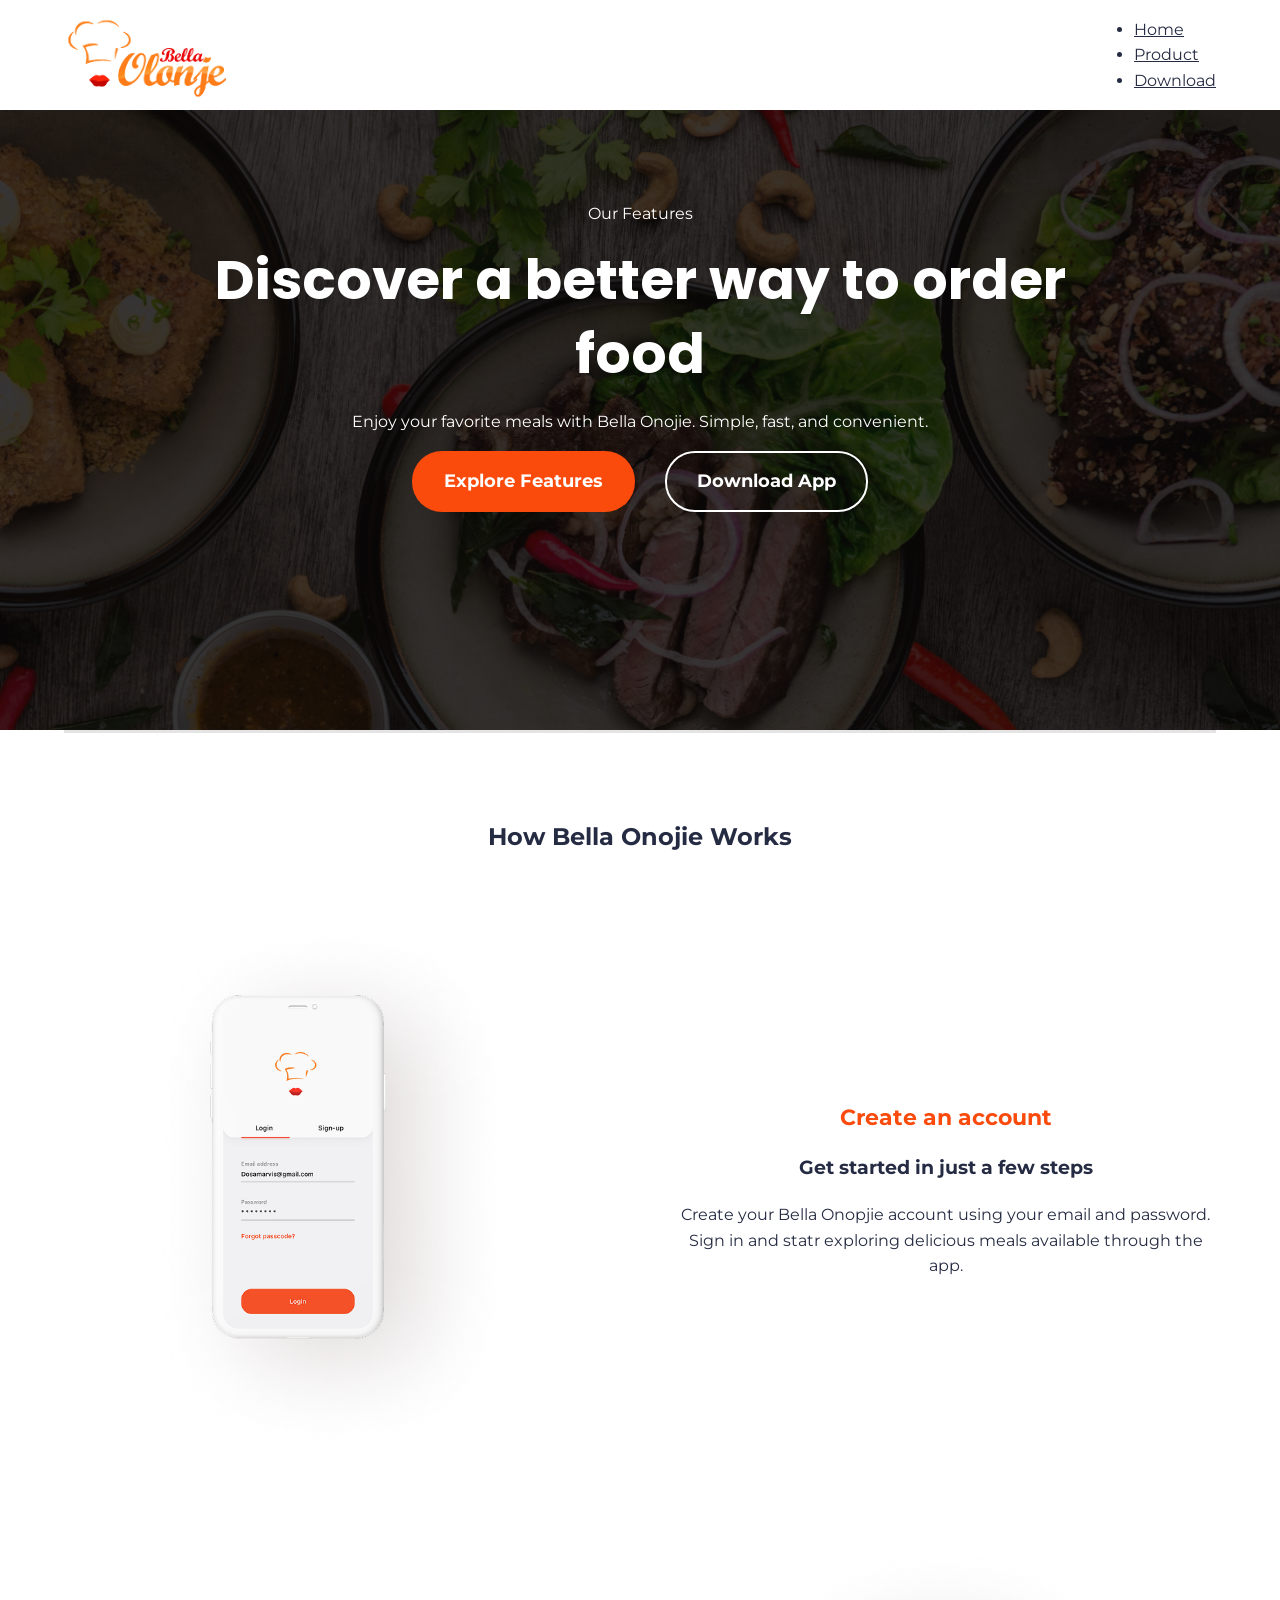
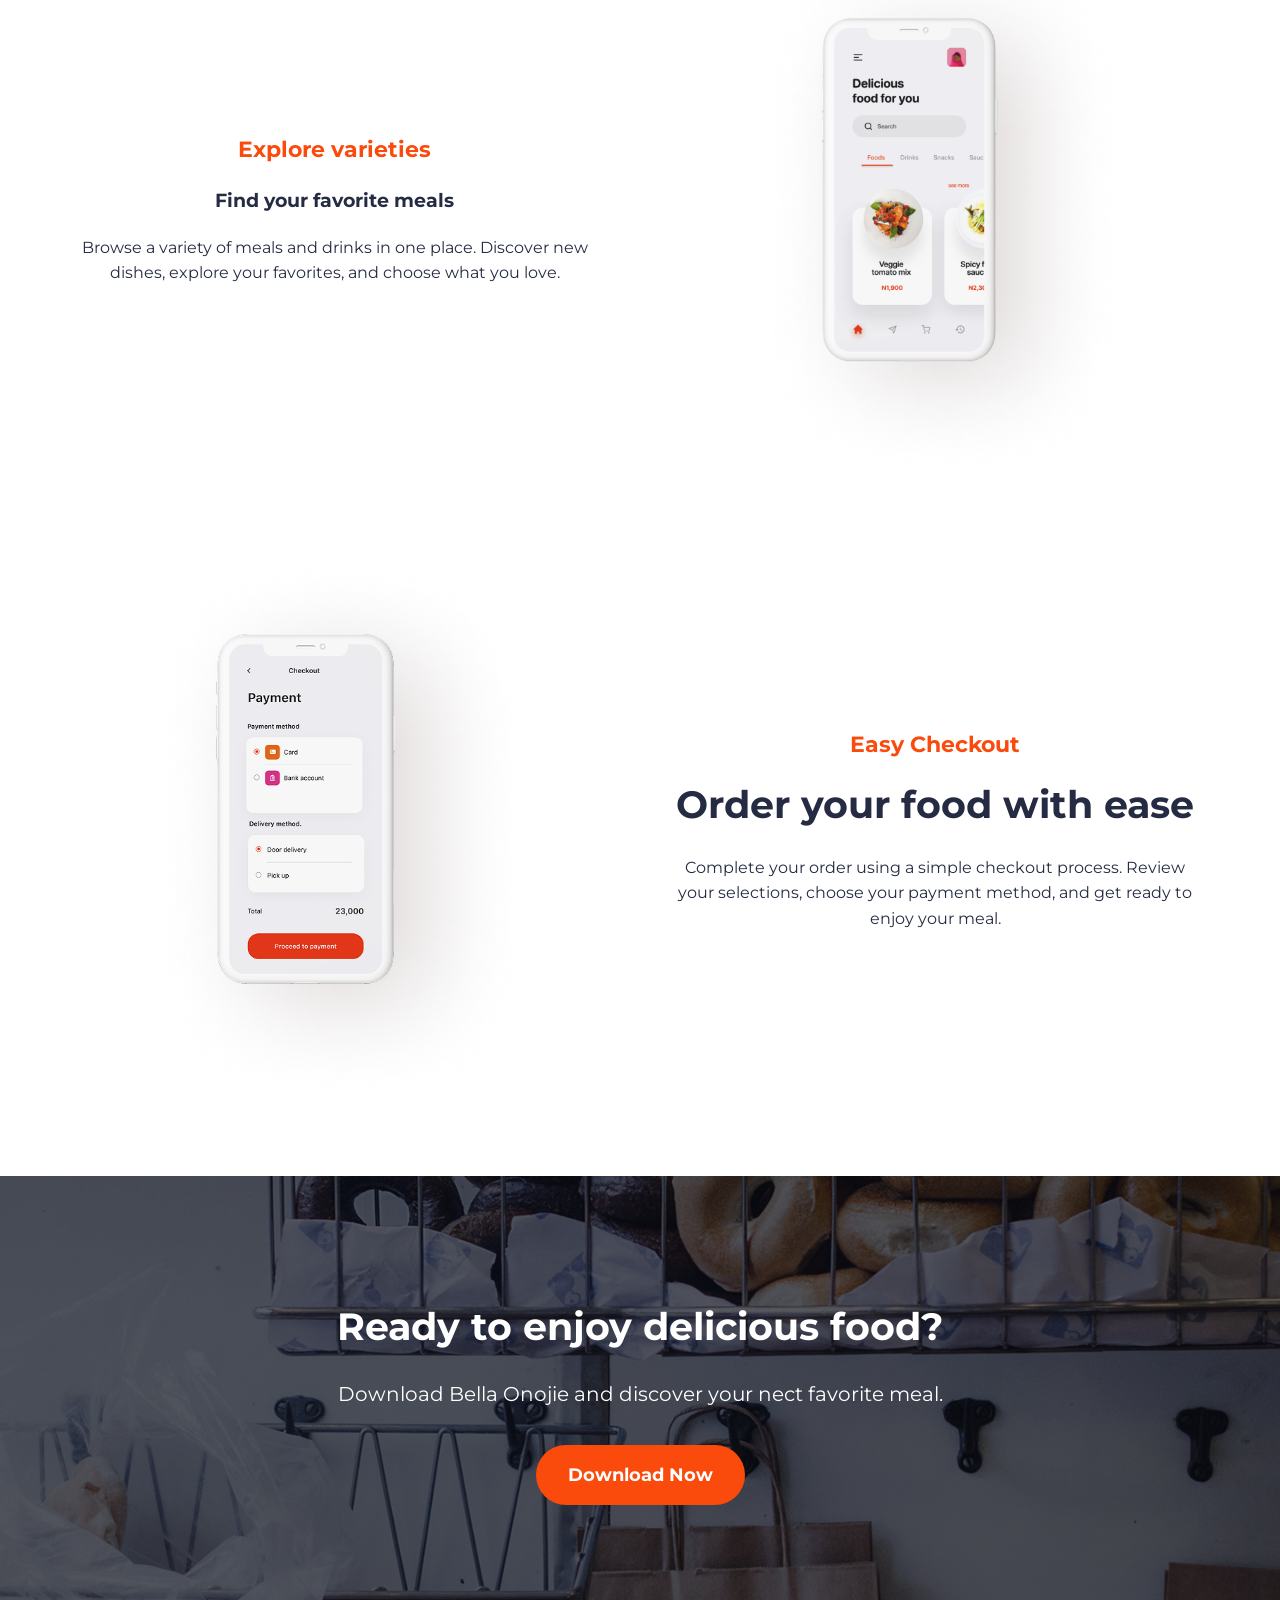
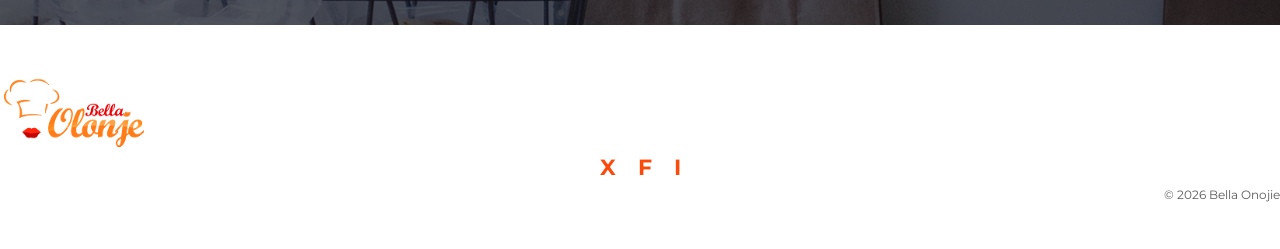
==== features.html @ 18034f11 "Midterm" ====
<!DOCTYPE html>
<html lang="en">
<head>
    <meta charset="UTF-8">
    <meta name="viewport" content="width=device-width, initial-scale=1.0">
    <meta name="description" content="Explore the features of Bella Onojie food delivery app.">
    <title>Bella Onojie / Features</title>
    <link rel="preconnect" href="https://fonts.googleapis.com">
    <link rel="preconnect" href="https://fonts.gstatic.com" crossorigin>
    <link href="https://fonts.googleapis.com/css2?family=Montserrat:wght@400;500;600;700&family=Poppins:wght@400;500;600;700&display=swap"
          rel="stylesheet">
    <link rel="stylesheet" href="./css/style.css">
</head>
<body>
    
    <a class="skip-link" href="#main-content">Skip to main content</a>

    <header class="site-header">
        <nav class="container nav" aria-label="Main navigation">

            <a href="index.html" class="logo">
                <img src="./images/Bella Olonje logo 111 1.png" alt="Bella Onojie home">
            </a>

            <ul>
                <li>
                    <a href="index.html">Home</a>
                </li>
                <li>
                    <a href="features.html" aria-current="page">Product</a>
                </li>
                <li>
                    <a href="download.html">Download</a>
                </li>
            </ul>
        </nav>
    </header>
    <main id="main-content">
        <section class="hero">
            <div class="container hero-content">
                <p class="eyebrow">Our Features</p>
                <h1>
                    Discover a better way to order food
                </h1>
                <p>
                    Enjoy your favorite meals with Bella Onojie.
                    Simple, fast, and convenient.
                </p>
                <div class="hero-buttons">
                    <a href="#features" class="btn btn-primary">Explore Features</a>
                    <a href="download.html" class="btn btn-outline">Download App</a>
                </div>
            </div>
        </section>
        <section class="how-it-works container" id="features">
            <h2>How Bella Onojie Works</h2>

            <div class="feature">

                <div class="feature-image">

                    <img src="./images/first left home.png" alt="Bella Onojie login screen" loading="lazy">

                </div>

                <div>

                    <p class="feature-label">Create an account</p>
                    <h3>Get started in just a few steps</h3>
                    <p>Create your Bella Onopjie account using your email and password.
                        Sign in and statr exploring delicious  meals available through the app.
                    </p>
                </div>
            </div>

            <div class="feature feature-reverse">

                <div class="feature-image">
                    <img src="./images/Second right phone.png" alt="Food menu displayed in Bella Onojie" loading="lazy">
                </div>
                <div>
                    <p class="feature-label">Explore varieties</p>
                    <h3>Find your favorite meals</h3>
                    <p>Browse a variety of meals and drinks in one place. 
                        Discover new dishes, explore your favorites, and choose what you love.
                    </p>
                </div>
            </div>

            <div class="feature">
                <div class="feature-image">
                    <img 
                        src="./images/third left phone.png" alt="Bella Onojie checkout and payment screen" loading="lazy">
                </div>

                <div class="feature-text">
                    <p class="feature-label">Easy Checkout</p>
                    <h3>Order your food with ease</h3>
                    <p>Complete your order using a simple checkout process.
                        Review your selections, choose your payment method, and get ready to enjoy your meal.
                    </p>
                </div>
            </div>
        </section>
        
        <section class="download-banner" id="download">
            <div class="container download-content">

                <h2>Ready to enjoy delicious food?</h2>
                <p>
                    Download Bella Onojie and discover your nect favorite meal.
                </p>
                <div class="hero-buttons">
                    <a href="download.html" class="btn btn-primary">
                        Download Now
                    </a>
                </div>

            </div>

        </section>
    </main>

    <footer class="site-footer">
        <div>

            <a href="index.html" class="footer-logo">
                <img src="./images/Bella Olonje logo 111 1.png" alt="Bella Onojie home" loading="lazy">
            </a>

            <div class="social-links" aria-label="Social media">
                <a href="https://twitter.com/" aria-label="Twitter">X</a>
                <a href="https://facebook.com/" aria-label="Facebook">F</a>
                <a href="https://instagram.com/" aria-label="Instagram">I</a>
            </div>
            
                <p class="copyright">
                    &copy; 2026 Bella Onojie
                </p>
        </div>
    </footer>
</body>
</html>
---- css/style.css ----
:root {
    --orange: #fa4a0c;
    --orange-dark: #cf3700;
    --dark: #252b42;
    --grey: #737373;
    --white: #ffffff;
}

* {
    box-sizing: border-box;
}

html {
    scroll-behavior: smooth;
}

body {
    margin: 0;
    color: var(--dark);
    background: var(--white);
    font-family: "Montserrat", sans-serif;
    line-height: 1.6;
}

img {
    display: block;
    max-width: 100%;
    height: auto;
}

a {
    color: inherit;
}

.container {
    width: min(90%, 1200px);
    margin-inline: auto;
}

.skip-link {
    position: absolute;
    top: -100px;
    left: 10px;
    z-index: 100;
    padding: 12px;
    background: white;
    color: black;
}

.skip-link:focus {
    top: 10px;
}

a:focus-visible {
    outline: 3px solid var(--orange);
    outline-offset: 4px;
}

.site-header {
    background: white;
}

.nav {
    min-height: 110px;
    display: flex;
    justify-content: space-between;
    align-items: center;
    gap: 30px;
}

.logo img {
    width: 180px;
    height: auto;
}

.nav-links {
    display: flex;
    align-items: center;
    flex-wrap: wrap;
    gap: 65px;
    list-style: none;
    padding: 0;
    margin: 0;
}

.nav-links a {
    text-decoration: none;
    font-size: 16px;
    font-weight: 600;
    transition: color 0.3s ease;
}

.nav-links a:hover,
.nav-links a[aria-current="page"] {
    color: var(--orange);
}

.hero {
    min-height: 620px;
    background-image: 
        linear-gradient(
            rgba(0,0,0,0.48),
            rgba(0,0,0,0.48)
        ),
        url("../images/header background.png");

     background-position: center;
     background-size: cover;
     background-repeat: no-repeat;

     color: white;
     text-align: center;
     padding: 75px 20px 200px;
}

.hero-content {
    max-width: 1050px;
    animation: fadeUp 1s ease-out both;
}

.hero-label {
    font-size: 24px;
    font-weight: 700;
    margin: 0 0 18px;
}

.hero h1 {
    font-family: "poppins", sans-serif;
    font-size: clamp(36px, 4.3vw, 58px);
    font-weight: 700;
    line-height: 1.35;
    max-width: 950px;
    margin: 0 auto 18px;
}

.hero-descreiption {
    font-size: 22px;
    margin-bottom: 35px;
}

.hero-buttons {
    display: flex;
    justify-content: center;
    flex-wrap: wrap;
    gap: 30px;
}

.btn {
    display: inline-block;
    min-width: 190px;
    padding: 14px 30px;
    border: 2px solid transparent;
    border-radius: 30px;

    text-align: center;
    text-decoration: none;
    font-size: 18px;
    font-weight: 700;

    transition: 
        transform 0.3s ease,
        background-color 0.3s ease,
        box-shadow 0.3s ease;
}

.btn:hover {
    transform: translate(-6px);
    box-shadow: 0 8px 18px rgba(0,0,0,0.2);
}

.btn-primary {
    color: white;
    background: var(--orange);
}

.btn-primary:hover {
    background: var(--orange-dark);
}

.btn-outline {
    color: white;
    background: transparent;
    border-color: white;
}

.btn-outline:hover {
    background: rgba(255,255,255,0.15);
}

.app-preview {
    position: relative;
    width: 100%;
    max-width: 500px;
    height: 470px;

    margin: -100px auto 0;
    padding: 0;
    z-index: 2;
}

.app-preview img {
    position: absolute;
    display: block;
    height: auto;
    max-width: none;
}

.app-preview .phone-left {
    width: 450px;
    top: -90px;
    left: -10px;
    z-index: 3;
}

.app-preview .phone-right {
    width: 200px;
    top: 70px;
    left: 270px;
    z-index: 1;
}

.how-it-works {
    border-top: 3px solid #e4e4e4;
    text-align: center;
    padding-top: 65px;
    margin-bottom: 40px;
}

.section-heading h2 {
    font-family: "poppins", sans-serif;
    font-size: 42px;
    color: #000;
}

.feature {
    display: grid;
    grid-template-columns: 1fr 1fr;
    align-items: center;
    gap: 70px;
    min-height: 620px;
}

.feature-image {
    display: flex;
    justify-content: center;
    align-items: center;
}

.feature-image img {
    max-width: 100%;
    max-height: 570px;
    width: auto;
    object-fit: contain;
}

.feature-text {
    max-width: 520px;
}

.feature-label {
    font-size: 22px;
    font-weight: 700;
    color: var(--orange);
    margin-bottom: 15px;
}

.feature-text h3 {
    font-size: clamp(26px, 3vw, 40px);
    line-height: 1.45;
    font-weight: 700;
    margin: 0 0 22px;
}

.feature-description {
    font-size: 22px;
    font-weight: 500;
    color: var(--grey);
}

.feature-reverse .feature-image {
    order: 2;
}

.feature-reverse .feature-text {
    order: 1;
}

.download-banner {
    background-image:
        linear-gradient(
            rgba(0,0,0,0.48),
            rgba(0,0,0,0.48)
        ),
        url("../images/buttom\ background.png");

    background-position: center;
    background-size: cover;
    background-repeat: no-repeat;

    color: white;
    text-align: center;
    padding: 120px 20px;
}

.download-content h2 {
    font-size: clamp(28px,3vw,40px);
    margin: 0 0 20px;
}

.download-content p {
    font-size: 20px;
    margin-bottom: 35px;
}

.site-footer {
    background: white;
    padding: 45px 0;
    width: 100%;
}

.footer-content {
    display: flex;
    justify-content: space-between;
    align-items: center;
    width: 100%;
    gap: 25px;
    max-width: 1200px;
    margin: 0 auto;
}

.footer-logo img {
    display: block;
    width: 160px;
    height: auto;
}

.social-links {
    display: flex;
    justify-content: center;
    align-items: center;
    gap: 22px;
}

.social-links a {
    color: var(--orange);
    font-size: 22px;
    font-weight: 700;
    text-decoration: none;
    transition: color 0.3s ease;
}

.social-links a:hover {
    color: var(--orange-dark);
}

.copyright {
    font-size: 12px;
    color: #5c5c5c;
    margin: 0;
}

@keyframes fadeUp {
    from {
        opacity: 0;
        transform: translateY(35px);
    }

    to {
        opacity: 1;
        transform: translateY(0);
    }
}

@keyframes buttonPulse {
    0%, 100% {
        box-shadow: 0 0 0 0 rgba(250,74,12,0.35);
    }

    50% {
        box-shadow: 0 0 0 12px rgba(250,74,12,0);
    }
}

.hero .btn-primary {
    animation: buttonPulse 2.5s ease-in-out infinite;
}

@media (min-width: 600px) and (max-width:900px) {

    .nav {
        min-height: 90px;
    }

    .logo img {
        width: 145px;
    }

    .nav-links {
        gap: 25px;
    }

    .nav-links a {
        font-size: 14px;
    }

    .hero {
        min-height: 550px;
        padding: 65px 20px 170px;
    }

    .hero h1 {
        font-size: 40px;
    }

    .app-preview {
        max-width: 420px;
        height: 400px;
        margin-top:-85px;
    }

    .app-preview .phone-left {
        width: 168px;
        top: 59px;
        left: 227px;
    }

    .feature {
        gap: 35px;
        min-height: 420px;
    }

    .feature-text h3 {
        font-size: 27px;
    }

    .feature-text > p:not(.feature-label) {
        font-size: 16px;
    }
    
    .download-content h2 {
        font-size: 34px;
    }

    .footer-logo img {
        width: 140px;
    }
}

@media (max-width: 600px) {

    .container {
        width: 92%;
    }

    .nav {
        min-height: 100px;
        flex-direction: column;
        justify-content: center;
        gap: 12px;
        padding: 15px 0;
    }

    .logo img {
        width: 140px;
    }

    .nav-links {
        gap: 18px;
        justify-content: center;
        flex-wrap: wrap;
    }

    .nav-links a {
        font-size: 12px;
    }

    .hero {
        min-height: 520px;
        padding: 55px 18px 160px;
    }

    .eyebrow {
        font-size: 17px;
        margin-bottom: 15px;
    }

    .hero h1 {
        font-size: 30px;
        line-height: 1.35;
        margin-bottom: 20px;
    }

    .hero-content > p:not(.eyebrow) {
        font-size: 15px;
        margin-bottom: 25px;
    }

    .btn {
        min-width: 200px;
        min-height: 52px;
        padding: 12px 25px;
        font-size: 14px;
    }

    .app-preview .phone-left {
        width: 288px;
        top: -58px;
        left: -6px;
        z-index: 3;
    }

    .app-preview .phone-right {
        width: 128px;
        top: 45px;
        left: 173px;
        z-index: 1;
    }

    .how-it-works {
        padding-top: 45px;
        margin-bottom: 30px;
    }

    .how-it-works h2 {
        font-size: 27px;
        margin-bottom: 45px;
    }

    .feature {
        grid-template-columns: 1fr;
        gap: 20px;
        min-height: auto;
        margin-bottom: 65px;
        text-align: center;
    }

    .feature-image {
        order: 1;
    }

    .feature-text {
        order: 2;
        max-width: 100%;
    }

    .feature-reverse .feature-image {
        order: 1;
    }

    .feature-reverse .feature-text {
        order: 2;
    }

    .feature-image img {
        max-width: 260px;
    }

    .feature-label {
        font-size: 17px;
    }

    .feature-text h3 {
        font-size: 25px;
        line-height: 1.4;
    }

    .feature-text > p:not(.feature-label) {
        font-size: 15px;
    }

    .download-banner {
        min-height: 420px;
        padding: 60px 20px;
    }

    .download-content h2 {
        font-size: 30px;
    }

    .download-content p {
        font-size: 16px;
    }

    .footer-content {
        flex-direction: column;
        text-align: center;
        gap: 25px;
    }

    .footer-logo img {
        width: 150px;
    }

    .copyright {
        font-size: 12px;
    }
}

@media (max-width: 375px) {

    .nav-links {
        gap: 12px;
    }

    .nav-links a {
        font-size: 11px;
    }

    .hero h1 {
        font-size: 26px;
    }

    .app-preview .phone-left {
        width: 252px;
        top: -50px;
        left: -5px;
    }

    .app-preview .phone-right {
        width: 112px;
        top: 39px;
        left: 151px;
    }

    .feature-text h3 {
        font-size: 23px;
    }
}

@media (prefers-reduced-motion: reduce) {

    html {
        scroll-behavior: auto;
    }

    *,
    *::before,
    *::after {
        animation-duration: 0.1ms !important;
        animation-iteration-count: 1 !important;
        transition-duration: 0.01ms !important;
    }
}

@media (min-width: 900px) {
    .footer-content {
        display: flex;
        flex-direction: row;
        justify-content: space-between;
        align-items: center;
    }

    .footer-logo {
        margin-right: quto;
    }

    social-links {
        margin: 0 auto;
    }

    .copyright {
        margin: 0 0 0 auto;
        text-align: right;
        white-space: nowrap;
    }
}
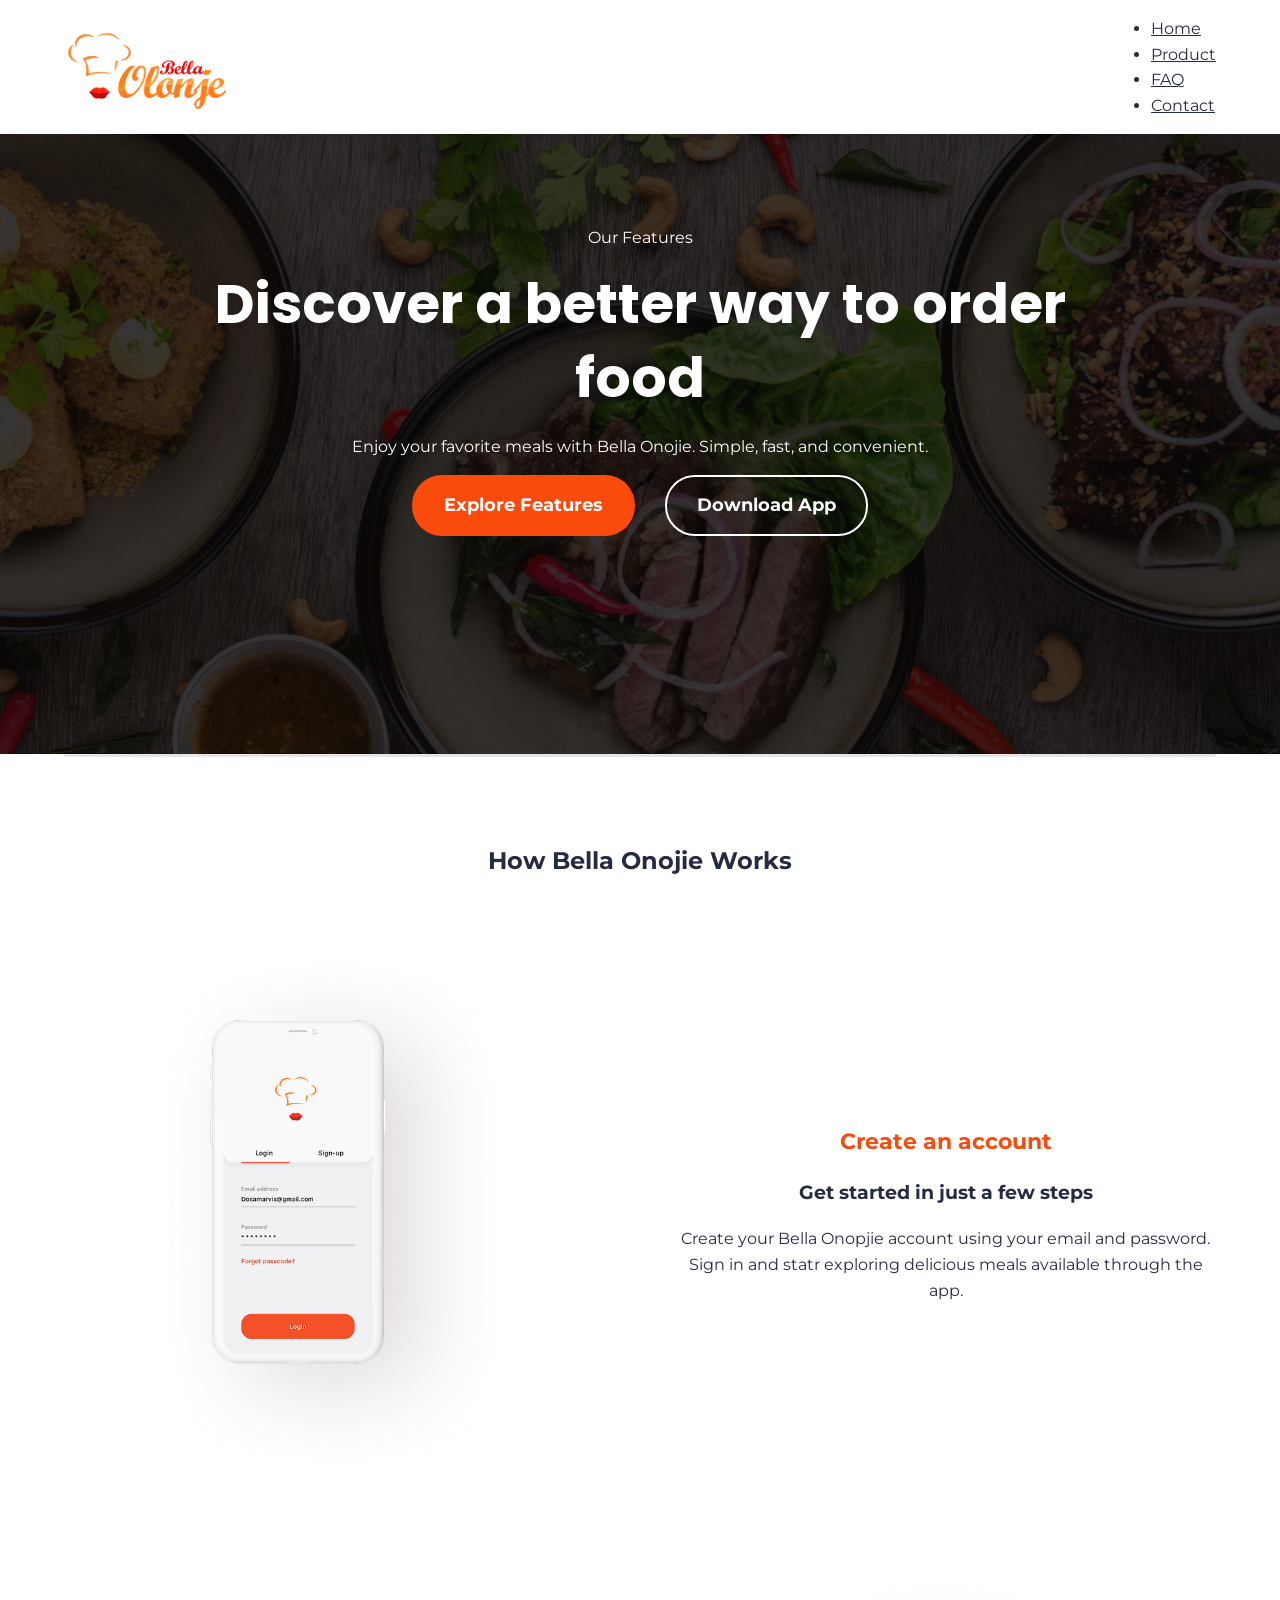
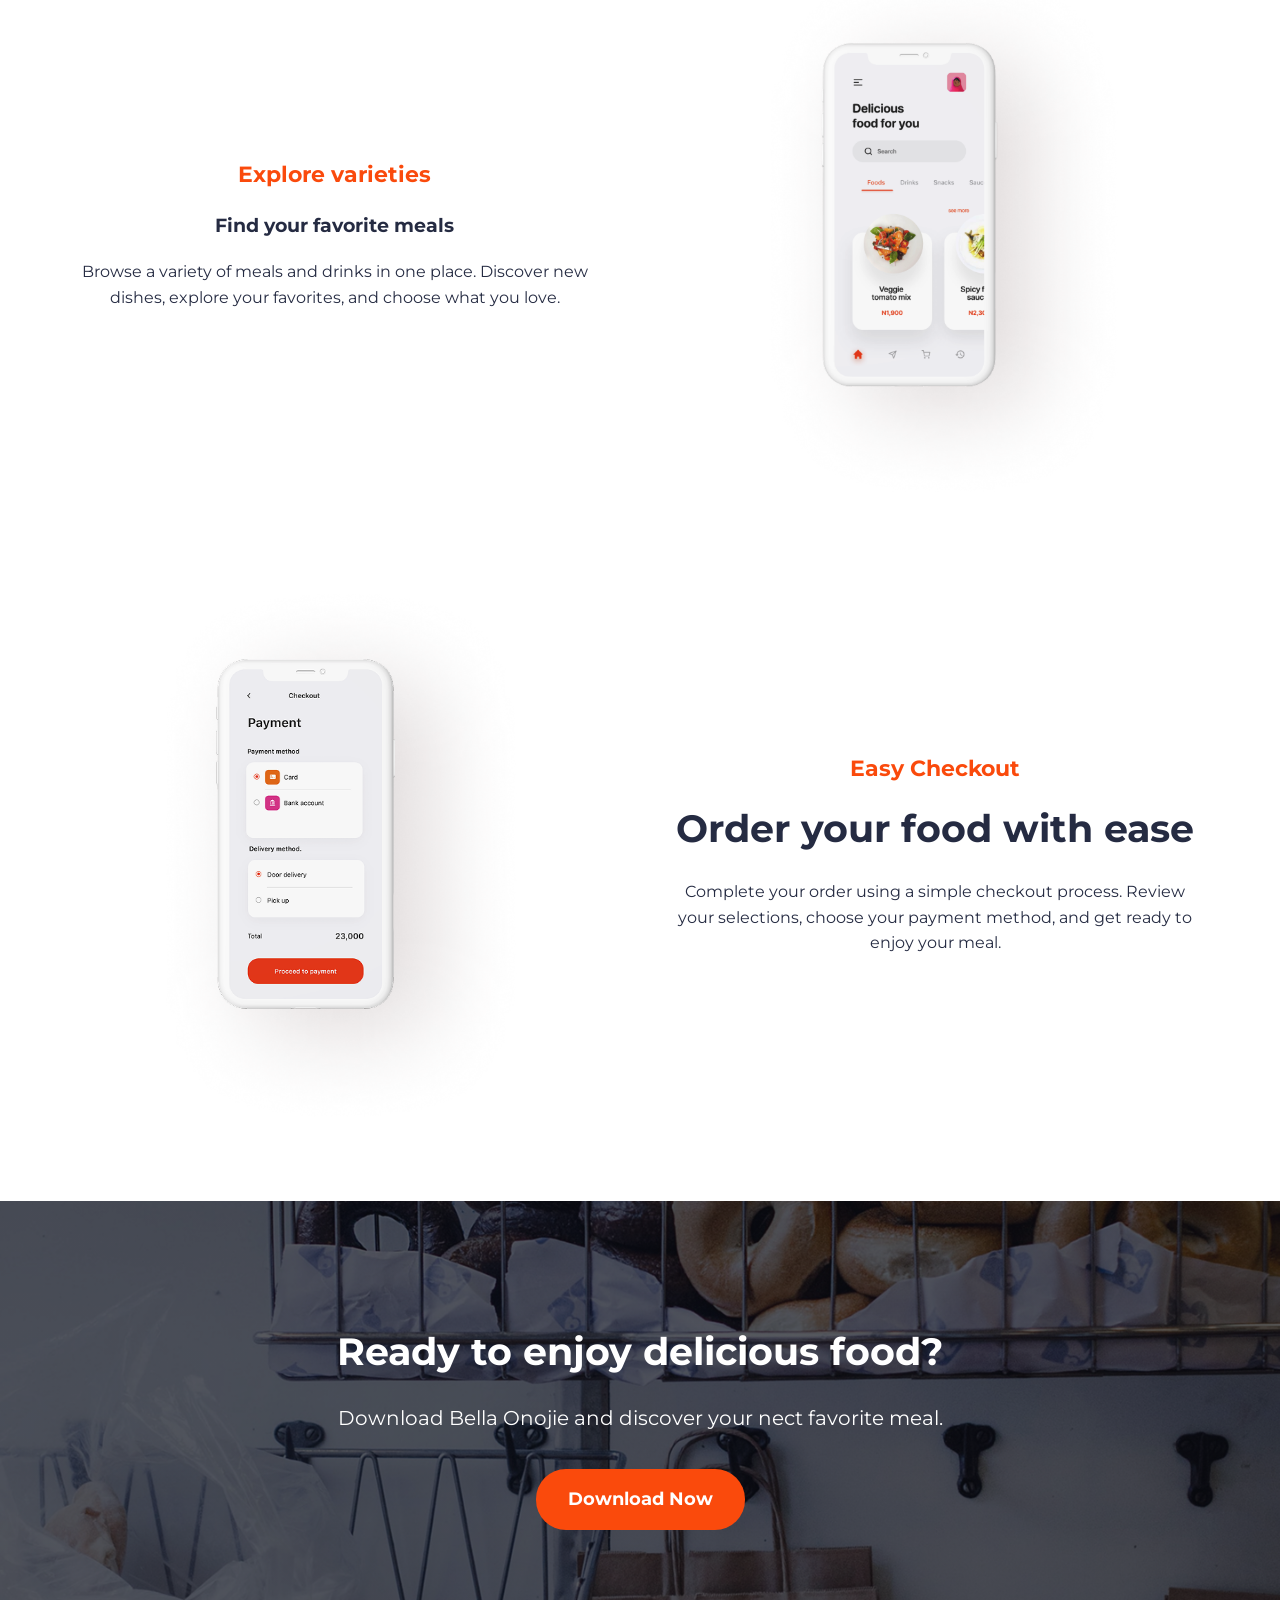
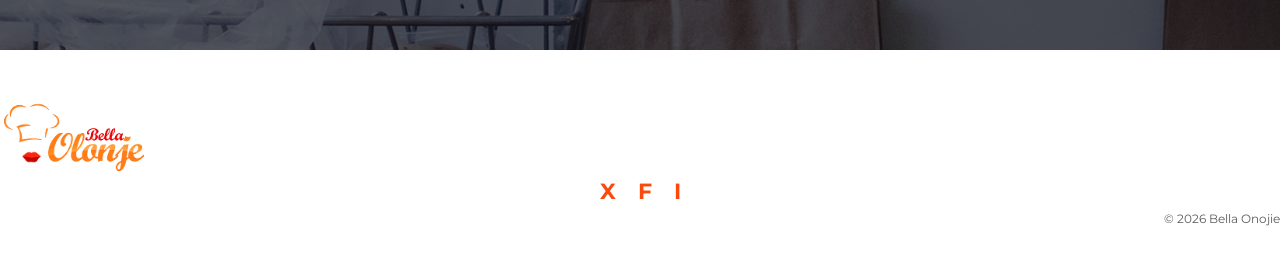
==== commit ad69d472: "Midterm" ====
--- a/features.html
+++ b/features.html
@@ -30,7 +30,10 @@
                     <a href="features.html" aria-current="page">Product</a>
                 </li>
                 <li>
-                    <a href="download.html">Download</a>
+                    <a href="download.html">FAQ</a>
+                </li>
+                <li>
+                    <a href="index.html#contact">Contact</a>
                 </li>
             </ul>
         </nav>
@@ -133,7 +136,7 @@
                 <a href="https://facebook.com/" aria-label="Facebook">F</a>
                 <a href="https://instagram.com/" aria-label="Instagram">I</a>
             </div>
-            
+
                 <p class="copyright">
                     &copy; 2026 Bella Onojie
                 </p>
